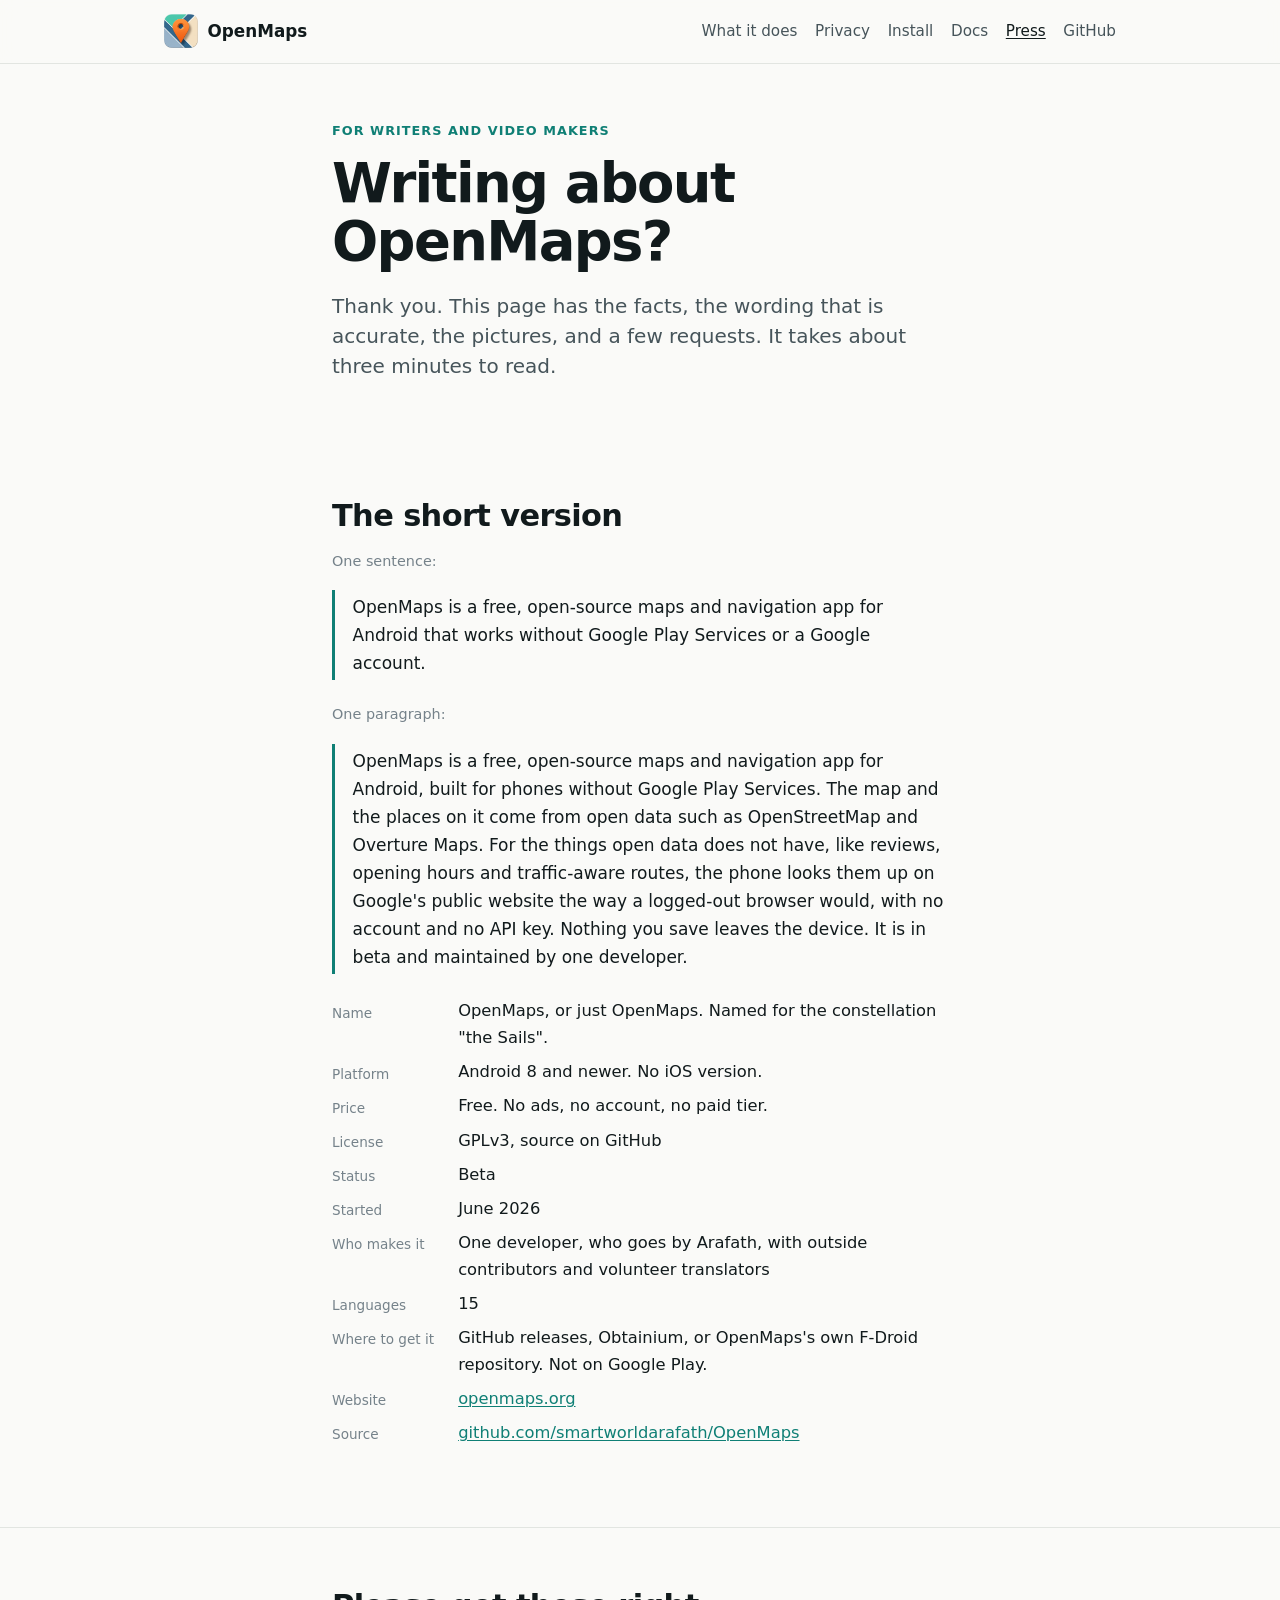
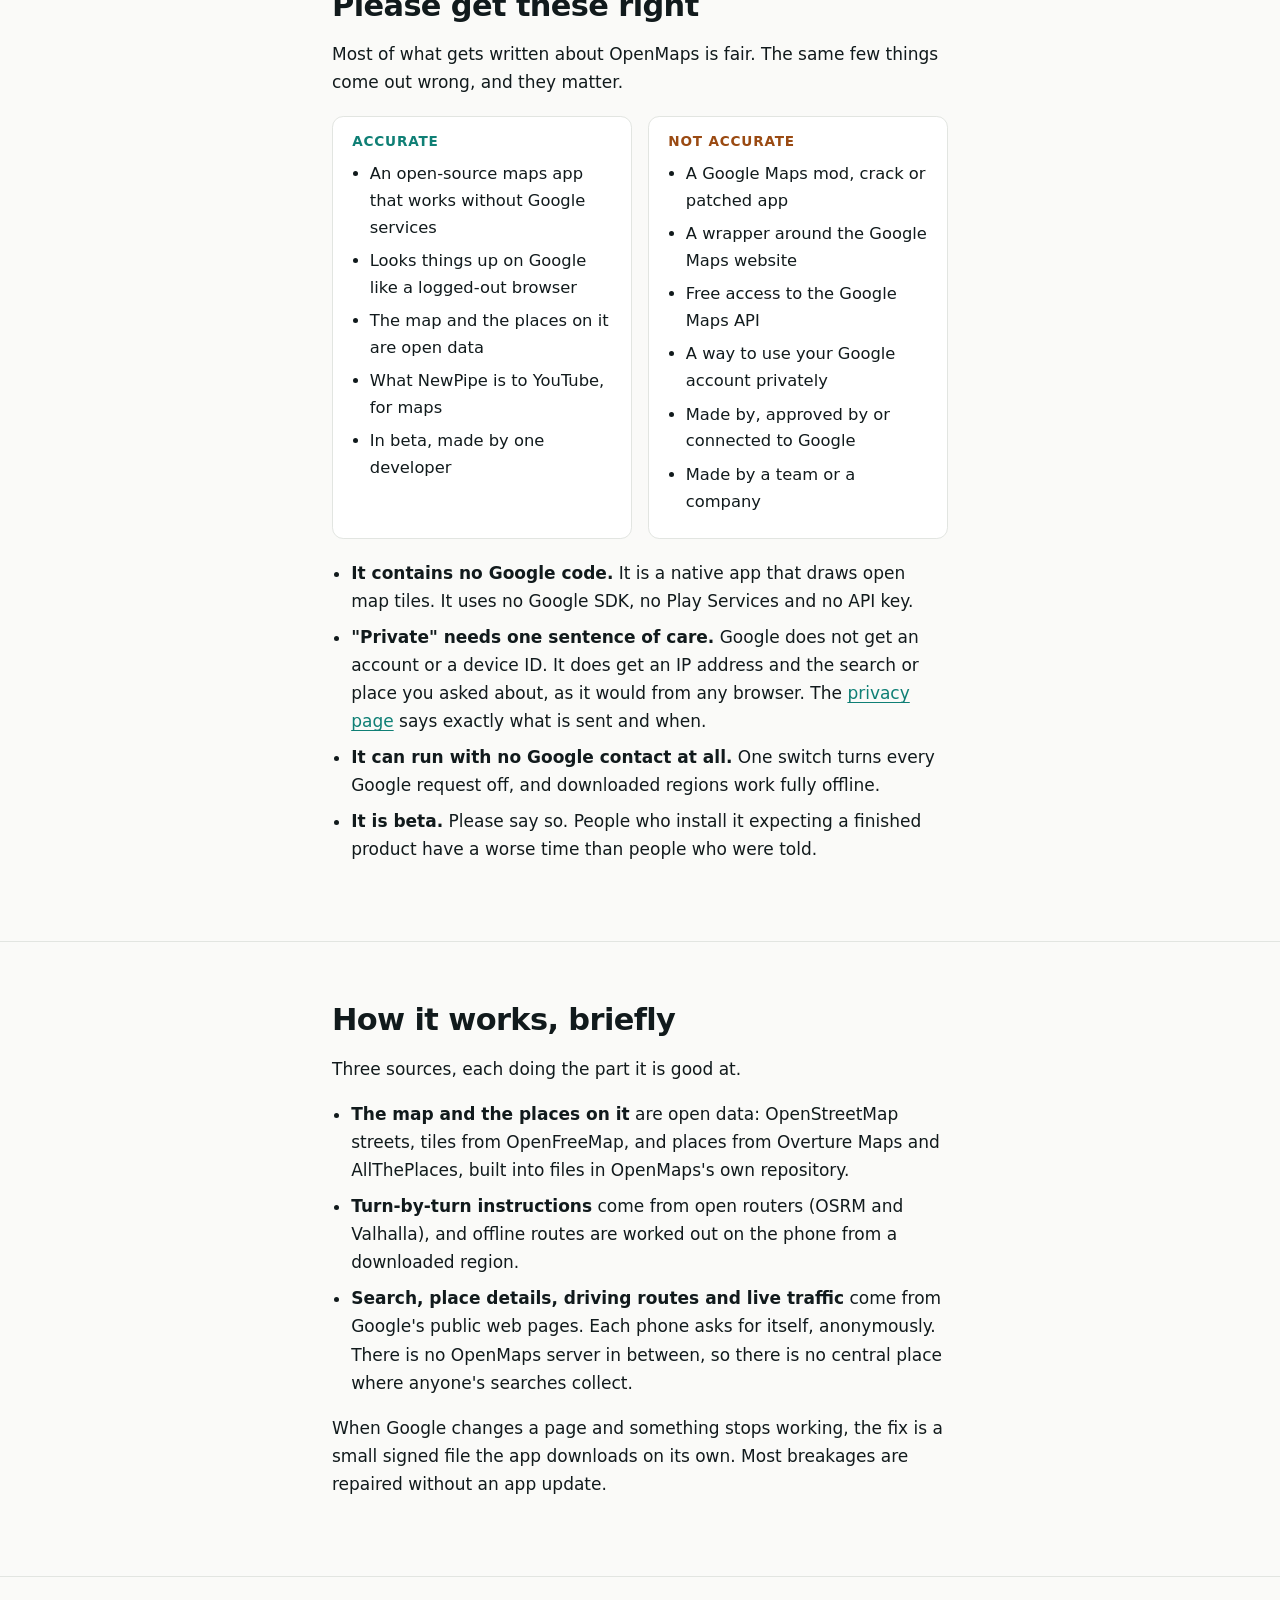
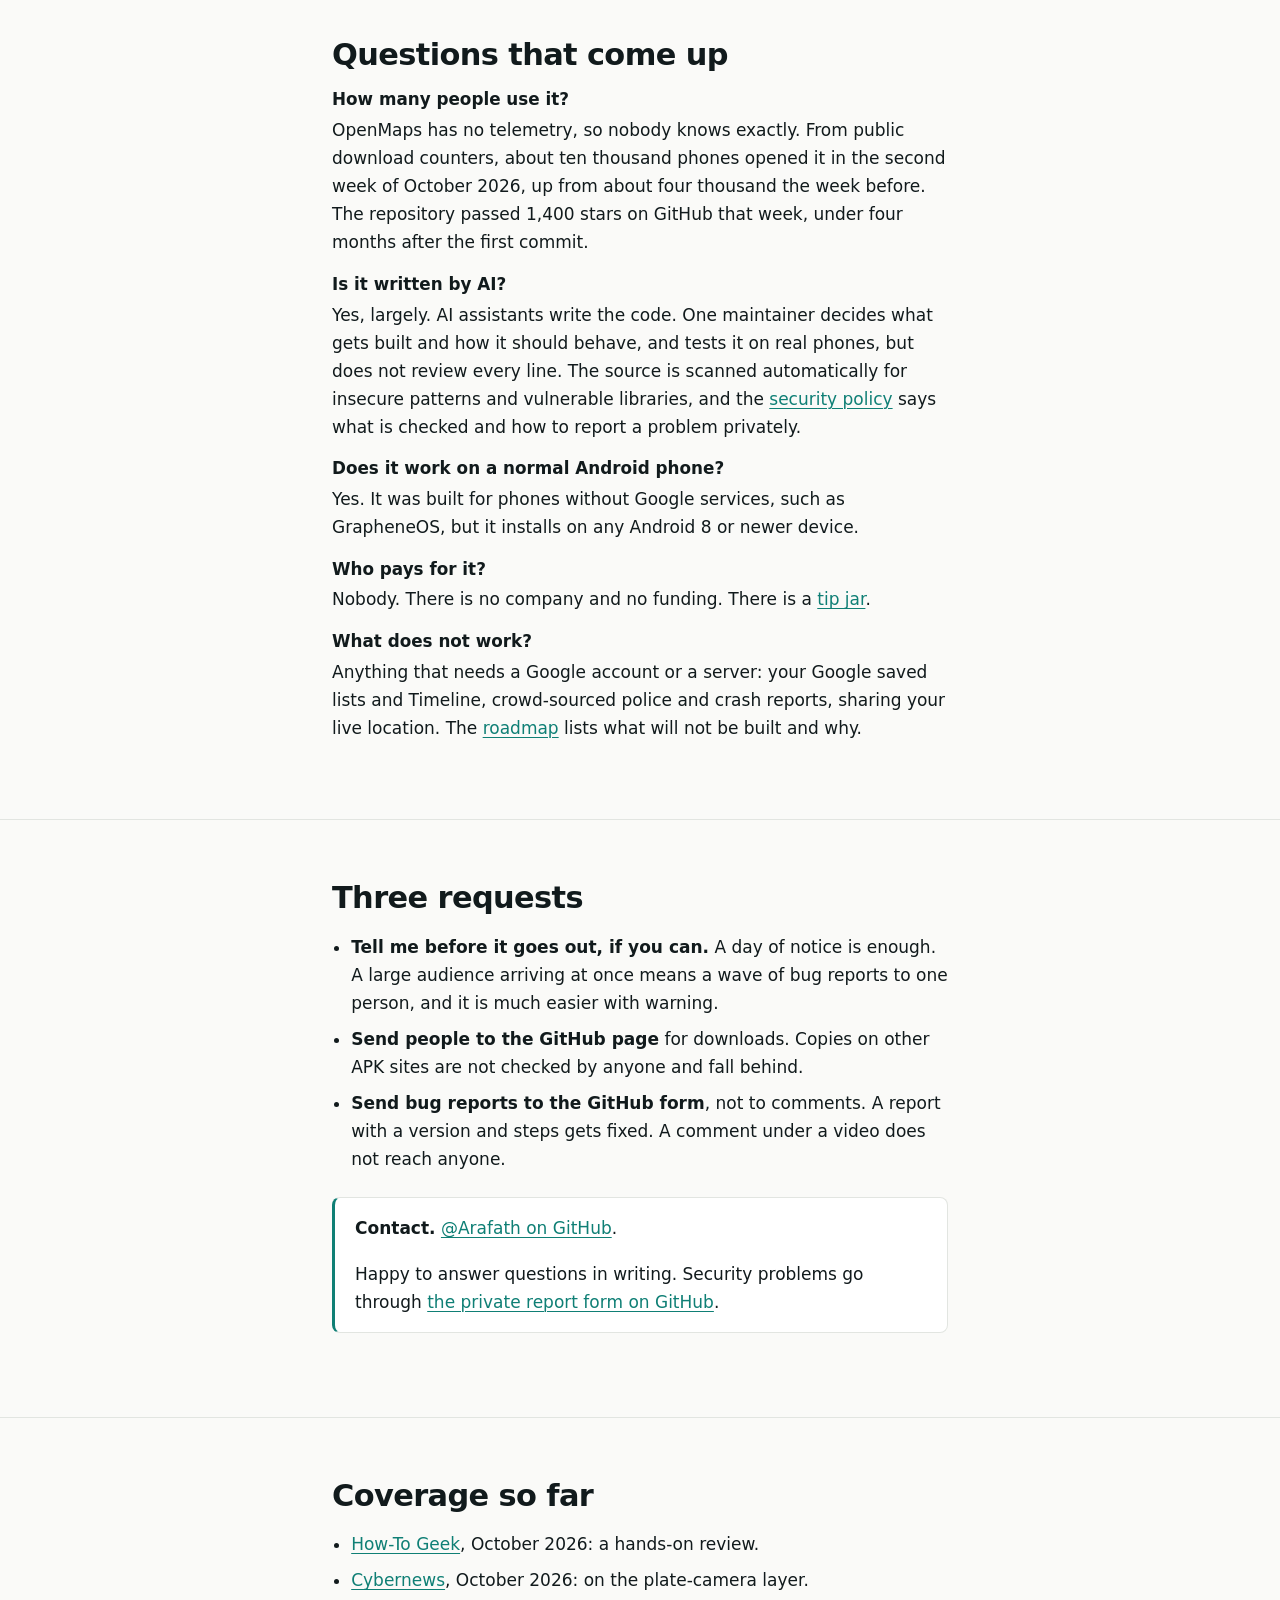
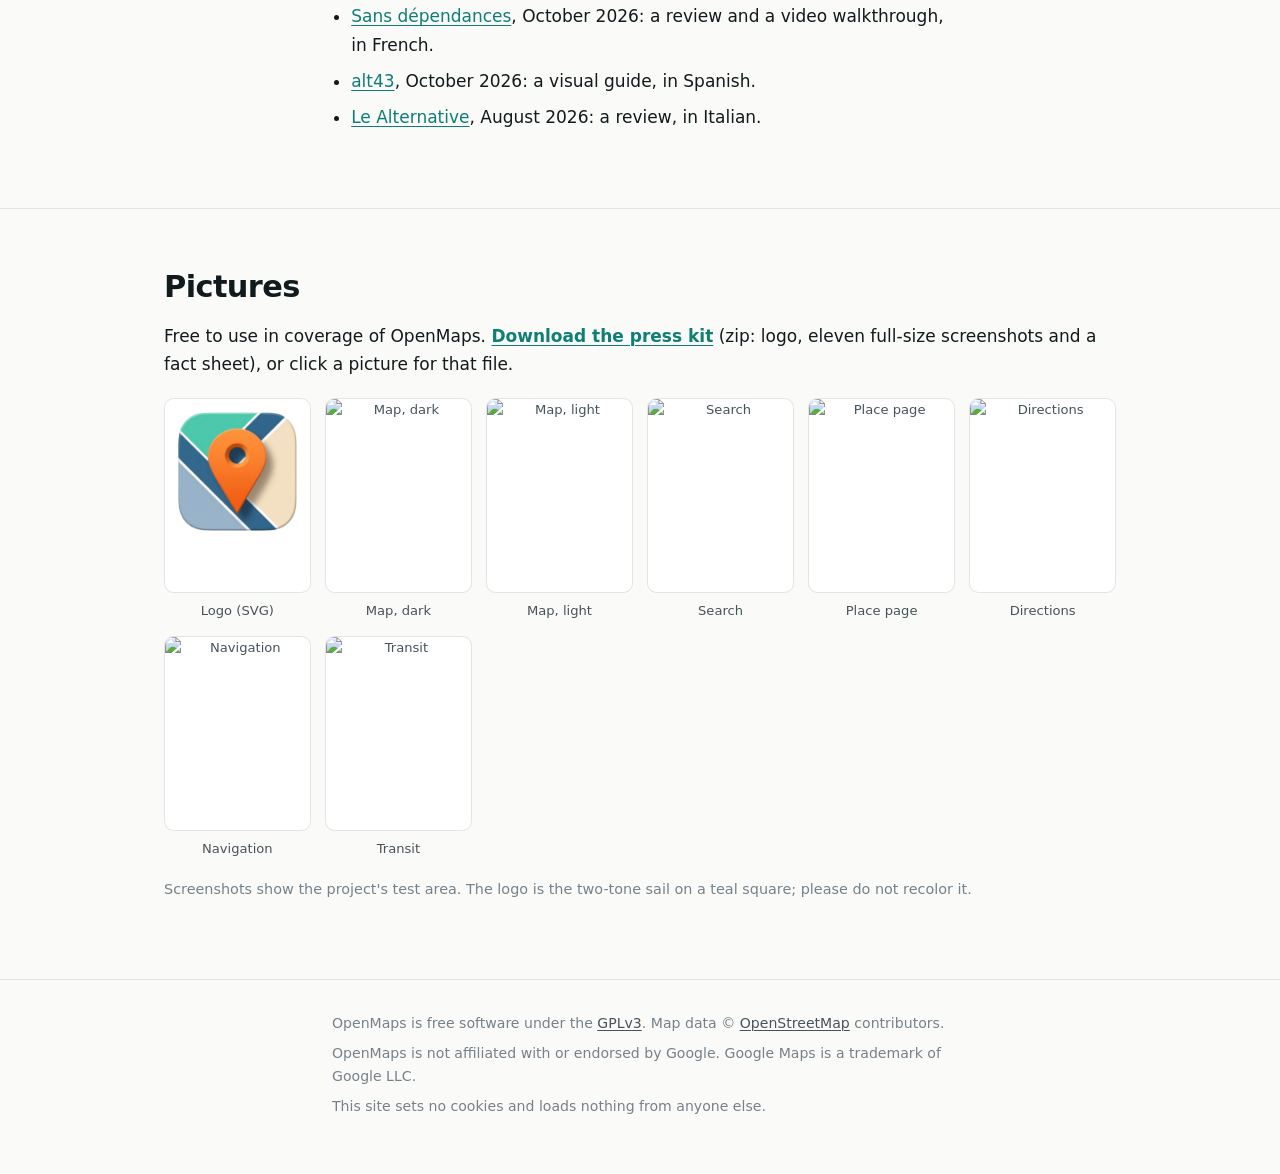
==== site/press.html @ cf0b1e2a "Migrate project to OpenMaps: update branding, maintainer, badges and icons" ====
<!doctype html>
<html lang="en">
<head>
  <meta charset="utf-8">
  <meta name="viewport" content="width=device-width, initial-scale=1">
  <title>Press · OpenMaps</title>
  <meta name="description" content="Facts, wording, screenshots and contact for anyone writing or making a video about OpenMaps.">
  <link rel="canonical" href="https://openmaps.org/press">
  <link rel="icon" href="assets/logo.svg" type="image/svg+xml">
  <link rel="stylesheet" href="style.css">
</head>
<body>

<header class="top">
  <a class="brand" href="./"><img src="assets/logo.svg" alt=""> OpenMaps</a>
  <nav>
    <a href="./#what">What it does</a>
    <a href="privacy.html">Privacy</a>
    <a href="./#install">Install</a>
    <a href="./#docs">Docs</a>
    <a href="press.html" aria-current="page">Press</a>
    <a href="https://github.com/smartworldarafath/OpenMaps">GitHub</a>
  </nav>
</header>

<main>

<div class="hero col">
  <div class="kicker">For writers and video makers</div>
  <h1>Writing about OpenMaps?</h1>
  <p class="lede">Thank you. This page has the facts, the wording that is accurate, the pictures, and a few requests. It takes about three minutes to read.</p>
</div>

<section>
  <div class="col">
    <h2>The short version</h2>
    <p class="small">One sentence:</p>
    <blockquote class="copy"><p>OpenMaps is a free, open-source maps and navigation app for Android that works without Google Play Services or a Google account.</p></blockquote>
    <p class="small">One paragraph:</p>
    <blockquote class="copy"><p>OpenMaps is a free, open-source maps and navigation app for Android, built for phones without Google Play Services. The map and the places on it come from open data such as OpenStreetMap and Overture Maps. For the things open data does not have, like reviews, opening hours and traffic-aware routes, the phone looks them up on Google's public website the way a logged-out browser would, with no account and no API key. Nothing you save leaves the device. It is in beta and maintained by one developer.</p></blockquote>

    <dl class="facts">
      <dt>Name</dt><dd>OpenMaps, or just OpenMaps. Named for the constellation "the Sails".</dd>
      <dt>Platform</dt><dd>Android 8 and newer. No iOS version.</dd>
      <dt>Price</dt><dd>Free. No ads, no account, no paid tier.</dd>
      <dt>License</dt><dd>GPLv3, source on GitHub</dd>
      <dt>Status</dt><dd>Beta</dd>
      <dt>Started</dt><dd>June 2026</dd>
      <dt>Who makes it</dt><dd>One developer, who goes by Arafath, with outside contributors and volunteer translators</dd>
      <dt>Languages</dt><dd>15</dd>
      <dt>Where to get it</dt><dd>GitHub releases, Obtainium, or OpenMaps's own F-Droid repository. Not on Google Play.</dd>
      <dt>Website</dt><dd><a href="https://openmaps.org/">openmaps.org</a></dd>
      <dt>Source</dt><dd><a href="https://github.com/smartworldarafath/OpenMaps">github.com/smartworldarafath/OpenMaps</a></dd>
    </dl>
  </div>
</section>

<section>
  <div class="col">
    <h2>Please get these right</h2>
    <p>Most of what gets written about OpenMaps is fair. The same few things come out wrong, and they matter.</p>
    <div class="say">
      <div class="yes">
        <h3>Accurate</h3>
        <ul>
          <li>An open-source maps app that works without Google services</li>
          <li>Looks things up on Google like a logged-out browser</li>
          <li>The map and the places on it are open data</li>
          <li>What NewPipe is to YouTube, for maps</li>
          <li>In beta, made by one developer</li>
        </ul>
      </div>
      <div class="no">
        <h3>Not accurate</h3>
        <ul>
          <li>A Google Maps mod, crack or patched app</li>
          <li>A wrapper around the Google Maps website</li>
          <li>Free access to the Google Maps API</li>
          <li>A way to use your Google account privately</li>
          <li>Made by, approved by or connected to Google</li>
          <li>Made by a team or a company</li>
        </ul>
      </div>
    </div>
    <ul class="plain">
      <li><strong>It contains no Google code.</strong> It is a native app that draws open map tiles. It uses no Google SDK, no Play Services and no API key.</li>
      <li><strong>"Private" needs one sentence of care.</strong> Google does not get an account or a device ID. It does get an IP address and the search or place you asked about, as it would from any browser. The <a href="privacy.html">privacy page</a> says exactly what is sent and when.</li>
      <li><strong>It can run with no Google contact at all.</strong> One switch turns every Google request off, and downloaded regions work fully offline.</li>
      <li><strong>It is beta.</strong> Please say so. People who install it expecting a finished product have a worse time than people who were told.</li>
    </ul>
  </div>
</section>

<section>
  <div class="col">
    <h2>How it works, briefly</h2>
    <p>Three sources, each doing the part it is good at.</p>
    <ul class="plain">
      <li><strong>The map and the places on it</strong> are open data: OpenStreetMap streets, tiles from OpenFreeMap, and places from Overture Maps and AllThePlaces, built into files in OpenMaps's own repository.</li>
      <li><strong>Turn-by-turn instructions</strong> come from open routers (OSRM and Valhalla), and offline routes are worked out on the phone from a downloaded region.</li>
      <li><strong>Search, place details, driving routes and live traffic</strong> come from Google's public web pages. Each phone asks for itself, anonymously. There is no OpenMaps server in between, so there is no central place where anyone's searches collect.</li>
    </ul>
    <p>When Google changes a page and something stops working, the fix is a small signed file the app downloads on its own. Most breakages are repaired without an app update.</p>
  </div>
</section>

<section>
  <div class="col">
    <h2>Questions that come up</h2>

    <h3>How many people use it?</h3>
    <p>OpenMaps has no telemetry, so nobody knows exactly. From public download counters, about ten thousand phones opened it in the second week of October 2026, up from about four thousand the week before. The repository passed 1,400 stars on GitHub that week, under four months after the first commit.</p>

    <h3>Is it written by AI?</h3>
    <p>Yes, largely. AI assistants write the code. One maintainer decides what gets built and how it should behave, and tests it on real phones, but does not review every line. The source is scanned automatically for insecure patterns and vulnerable libraries, and the <a href="https://github.com/smartworldarafath/OpenMaps/blob/main/SECURITY.md">security policy</a> says what is checked and how to report a problem privately.</p>

    <h3>Does it work on a normal Android phone?</h3>
    <p>Yes. It was built for phones without Google services, such as GrapheneOS, but it installs on any Android 8 or newer device.</p>

    <h3>Who pays for it?</h3>
    <p>Nobody. There is no company and no funding. There is a <a href="https://buymeacoffee.com/Arafath">tip jar</a>.</p>

    <h3>What does not work?</h3>
    <p>Anything that needs a Google account or a server: your Google saved lists and Timeline, crowd-sourced police and crash reports, sharing your live location. The <a href="https://github.com/smartworldarafath/OpenMaps/blob/main/ROADMAP.md">roadmap</a> lists what will not be built and why.</p>
  </div>
</section>

<section>
  <div class="col">
    <h2>Three requests</h2>
    <ul class="plain">
      <li><strong>Tell me before it goes out, if you can.</strong> A day of notice is enough. A large audience arriving at once means a wave of bug reports to one person, and it is much easier with warning.</li>
      <li><strong>Send people to the GitHub page</strong> for downloads. Copies on other APK sites are not checked by anyone and fall behind.</li>
      <li><strong>Send bug reports to the GitHub form</strong>, not to comments. A report with a version and steps gets fixed. A comment under a video does not reach anyone.</li>
    </ul>
    <div class="box">
      <p><strong>Contact.</strong> <a href="https://github.com/Arafath">@Arafath on GitHub</a>.</p>
      <p>Happy to answer questions in writing. Security problems go through <a href="https://github.com/smartworldarafath/OpenMaps/security/advisories/new">the private report form on GitHub</a>.</p>
    </div>
  </div>
</section>

<section>
  <div class="col">
    <h2>Coverage so far</h2>
    <ul class="plain">
      <li><a href="https://www.howtogeek.com/i-tried-a-de-googled-version-of-google-maps-and-its-the-most-impressive-foss-navigator-ive-tried-yet/">How-To Geek</a>, October 2026: a hands-on review.</li>
      <li><a href="https://cybernews.com/privacy/new-maps-app-helps-degooglers-dodge-flock-cameras/">Cybernews</a>, October 2026: on the plate-camera layer.</li>
      <li><a href="https://sansdependances.fr/posts/OpenMaps-google-maps-sans-google-vraiment/">Sans dépendances</a>, October 2026: a review and a video walkthrough, in French.</li>
      <li><a href="https://alt43.es/guia-visual-OpenMaps-maps-vs-google-maps/">alt43</a>, October 2026: a visual guide, in Spanish.</li>
      <li><a href="https://blog.lealternative.net/2026/08/11/OpenMaps-maps-un-front-end-alternativo-e-open-source-per-google-maps/">Le Alternative</a>, August 2026: a review, in Italian.</li>
    </ul>
  </div>
</section>

<section>
  <div class="wide">
    <h2>Pictures</h2>
    <p>Free to use in coverage of OpenMaps. <a href="OpenMaps-press-kit.zip"><strong>Download the press kit</strong></a> (zip: logo, eleven full-size screenshots and a fact sheet), or click a picture for that file.</p>
    <div class="kit">
      <a href="assets/logo.svg"><img class="contain" src="assets/logo.svg" alt="OpenMaps logo">Logo (SVG)</a>
      <a href="assets/01-map.webp"><img src="assets/01-map.webp" alt="Map, dark" loading="lazy">Map, dark</a>
      <a href="assets/08-map-light.webp"><img src="assets/08-map-light.webp" alt="Map, light" loading="lazy">Map, light</a>
      <a href="assets/02-search.webp"><img src="assets/02-search.webp" alt="Search" loading="lazy">Search</a>
      <a href="assets/03-place.webp"><img src="assets/03-place.webp" alt="Place page" loading="lazy">Place page</a>
      <a href="assets/04-directions.webp"><img src="assets/04-directions.webp" alt="Directions" loading="lazy">Directions</a>
      <a href="assets/05-navigation.webp"><img src="assets/05-navigation.webp" alt="Navigation" loading="lazy">Navigation</a>
      <a href="assets/06-transit.webp"><img src="assets/06-transit.webp" alt="Transit" loading="lazy">Transit</a>
      
    </div>
    <p class="small">Screenshots show the project's test area. The logo is the two-tone sail on a teal square; please do not recolor it.</p>
  </div>
</section>

</main>

<footer>
  <div class="col">
    <p>OpenMaps is free software under the <a href="https://github.com/smartworldarafath/OpenMaps/blob/main/LICENSE">GPLv3</a>. Map data © <a href="https://www.openstreetmap.org/copyright">OpenStreetMap</a> contributors.</p>
    <p>OpenMaps is not affiliated with or endorsed by Google. Google Maps is a trademark of Google LLC.</p>
    <p>This site sets no cookies and loads nothing from anyone else.</p>
  </div>
</footer>

</body>
</html>
---- site/style.css ----
/* OpenMaps site. Plain CSS, no build step, no fonts or scripts loaded from anywhere else. */

:root {
  --paper: #fafaf8;
  --paper-2: #f0f2ef;
  --ink: #111a1c;
  --ink-2: #46545a;
  --ink-3: #75828a;
  --rule: #e2e5e1;
  --teal: #0f7f75;
  --teal-deep: #0d3d43;
  --warn: #9a4a12;
  --card: #ffffff;
  --sans: system-ui, -apple-system, "Segoe UI", Roboto, "Helvetica Neue", sans-serif;
  --serif: var(--sans);
  --mono: ui-monospace, "SF Mono", Menlo, Consolas, monospace;
  --text: 41rem;
  --wide: 62rem;
}

@media (prefers-color-scheme: dark) {
  :root {
    --paper: #0c1416;
    --paper-2: #131d20;
    --ink: #eef2f1;
    --ink-2: #b4c0c2;
    --ink-3: #7f8d90;
    --rule: #223033;
    --teal: #3fd0bd;
    --teal-deep: #0f5a57;
    --warn: #e8a56a;
    --card: #121c1f;
  }
}

* { box-sizing: border-box; }

html { -webkit-text-size-adjust: 100%; scroll-behavior: smooth; }

body {
  margin: 0;
  background: var(--paper);
  color: var(--ink);
  font-family: var(--serif);
  font-size: 1.0625rem;
  line-height: 1.65;
  text-rendering: optimizeLegibility;
}

a { color: var(--teal); text-underline-offset: 0.15em; text-decoration-thickness: 0.06em; }
a:hover { text-decoration-thickness: 0.12em; }

img { max-width: 100%; height: auto; }

.col { max-width: var(--text); margin: 0 auto; padding: 0 1.25rem; }
.wide { max-width: var(--wide); margin: 0 auto; padding: 0 1.25rem; }

/* ---- top bar ---- */

.top {
  display: flex; align-items: center; gap: 1rem; flex-wrap: wrap;
  max-width: var(--wide); margin: 0 auto; padding: 0.9rem 1.25rem;
  font-family: var(--sans); font-size: 0.95rem;
}
body > .top { position: sticky; top: 0; z-index: 5; max-width: none; padding-left: max(1.25rem, calc((100% - var(--wide)) / 2 + 1.25rem)); padding-right: max(1.25rem, calc((100% - var(--wide)) / 2 + 1.25rem)); background: color-mix(in srgb, var(--paper) 88%, transparent); backdrop-filter: blur(10px); -webkit-backdrop-filter: blur(10px); border-bottom: 1px solid var(--rule); }
.top .brand { display: flex; align-items: center; gap: 0.6rem; color: var(--ink); text-decoration: none; font-weight: 650; font-size: 1.05rem; }
.top .brand img { width: 34px; height: 34px; }
.top nav { margin-left: auto; display: flex; gap: 1.1rem; flex-wrap: wrap; }
.top nav a { color: var(--ink-2); text-decoration: none; }
@media (max-width: 40rem) { .top nav { margin-left: 0; width: 100%; gap: 0.5rem 1rem; } }
.top nav a:hover, .top nav a[aria-current] { color: var(--ink); text-decoration: underline; }

/* ---- type ---- */

h1 { font-size: clamp(2.2rem, 6vw, 3.4rem); line-height: 1.06; letter-spacing: -0.03em; margin: 0 0 1.25rem; font-weight: 700; text-wrap: balance; }
h2 { font-size: clamp(1.5rem, 3.4vw, 1.9rem); line-height: 1.2; letter-spacing: -0.02em; margin: 0 0 1rem; text-wrap: balance; }
h3 { font-size: 1.05rem; line-height: 1.3; margin: 0 0 0.3rem; }
p { margin: 0 0 1.1rem; }
.lede { font-size: 1.25rem; line-height: 1.5; color: var(--ink-2); }
.small { font-family: var(--sans); font-size: 0.9rem; color: var(--ink-3); line-height: 1.5; }
.wavy { font-weight: 650; }
mark { background: none; color: inherit; font-weight: 650; }
code, .mono { font-family: var(--mono); font-size: 0.85em; }

section { padding: 3.75rem 0; }
section.tint { background: var(--paper-2); }
html { scroll-padding-top: 4.5rem; }
/* On a phone the nav wraps to two rows, which is too much screen to keep pinned. */
@media (max-width: 40rem) { body > .top { position: static; } html { scroll-padding-top: 0.5rem; } }
section + section { border-top: 1px solid var(--rule); }
.tubsec { padding: 1rem 0 2.75rem; }
.shots + section { margin-top: 2rem; border-top: 1px solid var(--rule); }

/* ---- hero ---- */

.hero { padding-top: 3.5rem; padding-bottom: 2.5rem; }
@media (max-width: 40rem) { .hero { padding-top: 2.25rem; padding-bottom: 1.75rem; } }
.hero .kicker { font-family: var(--sans); font-size: 0.8rem; letter-spacing: 0.08em; text-transform: uppercase; color: var(--teal); margin-bottom: 0.9rem; font-weight: 600; }

.get { display: flex; gap: 0.75rem; flex-wrap: wrap; align-items: center; margin: 1.6rem 0 0.75rem; }
.btn {
  display: inline-block; font-family: var(--sans); font-size: 1rem; font-weight: 600;
  padding: 0.7rem 1.15rem; border-radius: 0.6rem; text-decoration: none;
  background: var(--teal-deep); color: #fff; border: 1px solid var(--teal-deep);
}
.btn:hover { background: #12545b; }
.btn.plain { background: transparent; color: var(--ink); border-color: var(--ink-3); }
.btn.plain:hover { background: var(--paper-2); }

/* ---- screenshots ---- */

.shots {
  display: grid; grid-auto-flow: column; grid-auto-columns: minmax(165px, 1fr); gap: 1rem;
  overflow-x: auto; scroll-snap-type: x proximity; padding: 0.5rem 1.25rem 1.25rem;
  max-width: var(--wide); margin: 0 auto;
}
.shots figure { margin: 0; scroll-snap-align: center; }
.shots img { display: block; width: 100%; border-radius: 1.2rem; border: 1px solid var(--rule); }
.shots figcaption { font-family: var(--sans); font-size: 0.85rem; color: var(--ink-3); margin-top: 0.55rem; text-align: center; }

/* ---- the note ---- */

.sig { color: var(--ink-3); font-size: 0.95rem; }

/* ---- the tub ---- */

.tub { display: grid; grid-template-columns: minmax(0, 1fr); gap: 1.5rem; align-items: center; }
@media (min-width: 46rem) { .tub { grid-template-columns: 20rem minmax(0, 1fr); gap: 2.5rem; } }
.polaroid { background: #fff; padding: 1rem; margin: 0 auto; max-width: 20rem; border-radius: 1rem; border: 1px solid var(--rule); }
.polaroid img { display: block; width: 100%; }
.polaroid figcaption { font-family: var(--sans); font-size: 0.8rem; color: #6b6b6b; text-align: center; padding: 0.5rem 0 0.2rem; }

/* ---- feature list ---- */

.things { display: grid; grid-template-columns: 1fr; gap: 1.4rem 2.5rem; margin-top: 1.5rem; }
@media (min-width: 46rem) { .things { grid-template-columns: 1fr 1fr; } }
.things p { margin: 0; color: var(--ink-2); font-size: 1rem; line-height: 1.55; }

/* ---- tables ---- */

.tablewrap { overflow-x: auto; margin: 1.25rem 0; }
table { border-collapse: collapse; width: 100%; font-size: 1rem; line-height: 1.5; }
th, td { text-align: left; vertical-align: top; padding: 0.7rem 0.9rem 0.7rem 0; border-bottom: 1px solid var(--rule); }
th { font-family: var(--sans); font-size: 0.8rem; letter-spacing: 0.06em; text-transform: uppercase; color: var(--ink-3); font-weight: 600; }
td:first-child { white-space: nowrap; font-weight: 600; padding-right: 1.5rem; }
@media (max-width: 34rem) { td:first-child { white-space: normal; } }
.nothing { color: var(--teal); font-weight: 700; }

/* ---- boxes ---- */

.box { background: var(--card); border: 1px solid var(--rule); border-left: 3px solid var(--teal); border-radius: 0.5rem; padding: 1rem 1.25rem; margin: 1.5rem 0; }
.box > :last-child { margin-bottom: 0; }
.box.warn { border-left-color: var(--warn); }
.box.warn strong:first-child { color: var(--warn); }
.todo { background: #ffe58a; color: #111; font-family: var(--sans); font-size: 0.9rem; padding: 0.1em 0.4em; border-radius: 3px; }

ul.plain { padding-left: 1.2rem; margin: 0 0 1.1rem; }
ul.plain li { margin-bottom: 0.5rem; }

.ways { display: grid; grid-template-columns: 1fr; gap: 1rem; margin: 1.5rem 0; }
@media (min-width: 46rem) { .ways { grid-template-columns: repeat(3, 1fr); } }
.way { background: var(--card); border: 1px solid var(--rule); border-radius: 0.7rem; padding: 1.1rem 1.2rem; }
.way p { font-size: 1rem; line-height: 1.5; color: var(--ink-2); margin: 0 0 0.8rem; }
.way a.go { font-family: var(--sans); font-weight: 600; font-size: 0.95rem; }

details { margin: 1rem 0; }
summary { cursor: pointer; font-family: var(--sans); font-size: 0.95rem; color: var(--ink-2); }
pre { background: var(--paper-2); border: 1px solid var(--rule); border-radius: 0.5rem; padding: 0.8rem 1rem; overflow-x: auto; font-family: var(--mono); font-size: 0.8rem; line-height: 1.5; }

/* ---- press page ---- */

.facts { display: grid; grid-template-columns: max-content 1fr; gap: 0.45rem 1.5rem; margin: 1.25rem 0; font-size: 1.02rem; }
.facts dt { font-family: var(--sans); font-size: 0.85rem; color: var(--ink-3); padding-top: 0.2rem; }
.facts dd { margin: 0; }
@media (max-width: 30rem) { .facts { grid-template-columns: 1fr; gap: 0.1rem; } .facts dd { margin-bottom: 0.6rem; } }

.say { display: grid; grid-template-columns: 1fr; gap: 1rem; margin: 1.25rem 0; }
@media (min-width: 46rem) { .say { grid-template-columns: 1fr 1fr; } }
.say > div { background: var(--card); border: 1px solid var(--rule); border-radius: 0.7rem; padding: 1rem 1.2rem; }
.say h3 { font-family: var(--sans); font-size: 0.85rem; letter-spacing: 0.06em; text-transform: uppercase; margin-bottom: 0.6rem; }
.say .yes h3 { color: var(--teal); }
.say .no h3 { color: var(--warn); }
.say ul { margin: 0; padding-left: 1.1rem; font-size: 1.02rem; }
.say li { margin-bottom: 0.4rem; }

blockquote.copy { margin: 1rem 0 1.5rem; padding: 0.2rem 0 0.2rem 1.1rem; border-left: 3px solid var(--teal); color: var(--ink); }
blockquote.copy p:last-child { margin-bottom: 0; }

.kit { display: grid; grid-template-columns: repeat(auto-fill, minmax(8.5rem, 1fr)); gap: 0.9rem; margin: 1.25rem 0; }
.kit a { display: block; text-decoration: none; font-family: var(--sans); font-size: 0.82rem; color: var(--ink-2); text-align: center; }
.kit img { display: block; width: 100%; aspect-ratio: 3 / 4; object-fit: cover; object-position: top; border-radius: 0.6rem; border: 1px solid var(--rule); margin-bottom: 0.4rem; background: var(--card); }
.kit img.contain { object-fit: contain; padding: 0.8rem; }

/* ---- footer ---- */

footer { border-top: 1px solid var(--rule); padding: 2rem 0 3rem; font-family: var(--sans); font-size: 0.88rem; color: var(--ink-3); line-height: 1.6; }
footer a { color: var(--ink-2); }
footer p { margin: 0 0 0.5rem; }

/* ---- hero with a phone ---- */

.herogrid { display: grid; grid-template-columns: minmax(0, 1fr); gap: 2rem; align-items: center; }
.herogrid h1 { max-width: 15ch; }
.herogrid .lede { max-width: 36rem; }
.herophone { display: none; }
@media (min-width: 56rem) {
  .herogrid { grid-template-columns: minmax(0, 1fr) 17rem; gap: 3.5rem; padding-top: 4rem; padding-bottom: 3rem; }
  .herophone { display: block; position: relative; }
  /* A soft wash of the brand color behind the phone, so it does not float on blank paper. */
  .herophone::before { content: ""; position: absolute; inset: -12% -22%; z-index: -1; border-radius: 50%; background: radial-gradient(closest-side, color-mix(in srgb, var(--teal) 22%, transparent), transparent); }
}

/* A phone: the screenshot inside a thin dark bezel. */
.phone { margin: 0; }
.phone img { display: block; width: 100%; height: auto; border-radius: 1.5rem; border: 5px solid #10181a; outline: 1px solid var(--rule); box-shadow: 0 18px 40px -22px rgba(0, 0, 0, .55); background: #10181a; }
.shots .phone img { border-radius: 1.25rem; border-width: 4px; }

/* ---- feature list: ruled entries ---- */

.things > div { border-top: 2px solid var(--teal); padding-top: 0.85rem; }
.things h3 { margin-bottom: 0.35rem; }
.more { margin: 1.75rem 0 0; }
.more a, .way a.go, .doc h3 { font-weight: 650; }

/* ---- cards ---- */

.card { background: var(--card); border: 1px solid var(--rule); border-radius: 0.9rem; padding: 0.4rem 1.25rem; }
.card table { margin: 0; }
.card tr:last-child td { border-bottom: 0; }
.nothing { display: inline-block; background: color-mix(in srgb, var(--teal) 14%, transparent); border-radius: 999px; padding: 0 0.6em; margin-right: 0.15em; }

/* ---- install band ---- */

section.band { background: var(--teal-deep); color: #eef5f4; border-top: 0; }
section.band + section { border-top: 0; }
.band h2, .band h3 { color: #fff; }
.band > .wide > p { color: #c9dcda; }
.band .way { background: rgba(255, 255, 255, .07); border-color: rgba(255, 255, 255, .16); }
.band .way p { color: #d3e3e1; }
.band a { color: #7fe3d3; }
.band summary { color: #c9dcda; }
.band .small { color: #c9dcda; }
.band pre { background: rgba(0, 0, 0, .25); border-color: rgba(255, 255, 255, .16); color: #eef5f4; }

/* ---- docs ---- */

.docs { display: grid; grid-template-columns: 1fr; gap: 1rem; margin-top: 1.5rem; }
@media (min-width: 40rem) { .docs { grid-template-columns: 1fr 1fr; } }
@media (min-width: 60rem) { .docs { grid-template-columns: 1fr 1fr 1fr; } }
a.doc { display: block; background: var(--card); border: 1px solid var(--rule); border-radius: 0.8rem; padding: 1.1rem 1.25rem; text-decoration: none; color: inherit; transition: border-color .15s, transform .15s; }
a.doc:hover { border-color: var(--teal); transform: translateY(-2px); }
a.doc h3 { color: var(--teal); margin-bottom: 0.3rem; }
a.doc p { margin: 0; color: var(--ink-2); font-size: 0.98rem; line-height: 1.5; }
@media (prefers-reduced-motion: reduce) { a.doc { transition: none; } a.doc:hover { transform: none; } }

/* ---- a long document page (privacy) ---- */

.doc .hero { padding-bottom: 0.5rem; }
.prose { padding-bottom: 3.5rem; }
.prose h2 { margin-top: 2.75rem; padding-top: 1.75rem; border-top: 1px solid var(--rule); }
.prose li { margin-bottom: 0.55rem; }
.prose ul ul { margin-top: 0.55rem; }
.prose table { font-size: 0.93rem; }
.prose td:first-child { white-space: normal; min-width: 9rem; }
.prose .tablewrap { margin: 1.5rem calc((var(--text) - min(var(--wide), 100vw - 2.5rem)) / 2); }
@media (max-width: 62rem) { .prose .tablewrap { margin-left: 0; margin-right: 0; } }
.prose code { background: var(--paper-2); padding: 0.05em 0.3em; border-radius: 4px; }

/* ---- footer columns ---- */

.footgrid { display: grid; grid-template-columns: 1fr 1fr; gap: 1.75rem 2rem; padding-bottom: 1.5rem; }
@media (min-width: 46rem) { .footgrid { grid-template-columns: 1.4fr 1fr 1fr 1fr; } }
.footgrid .brand { display: flex; align-items: center; gap: 0.6rem; color: var(--ink); text-decoration: none; font-weight: 650; font-size: 1.05rem; margin-bottom: 0.6rem; }
.footgrid .brand img { width: 30px; height: 30px; }
.footgrid h4 { font-size: 0.78rem; letter-spacing: 0.07em; text-transform: uppercase; color: var(--ink-3); margin: 0 0 0.6rem; font-weight: 600; }
.footgrid div > a:not(.brand) { display: block; text-decoration: none; padding: 0.15rem 0; }
.footgrid div > a:not(.brand):hover { text-decoration: underline; }
.legal { border-top: 1px solid var(--rule); padding-top: 1.1rem; }
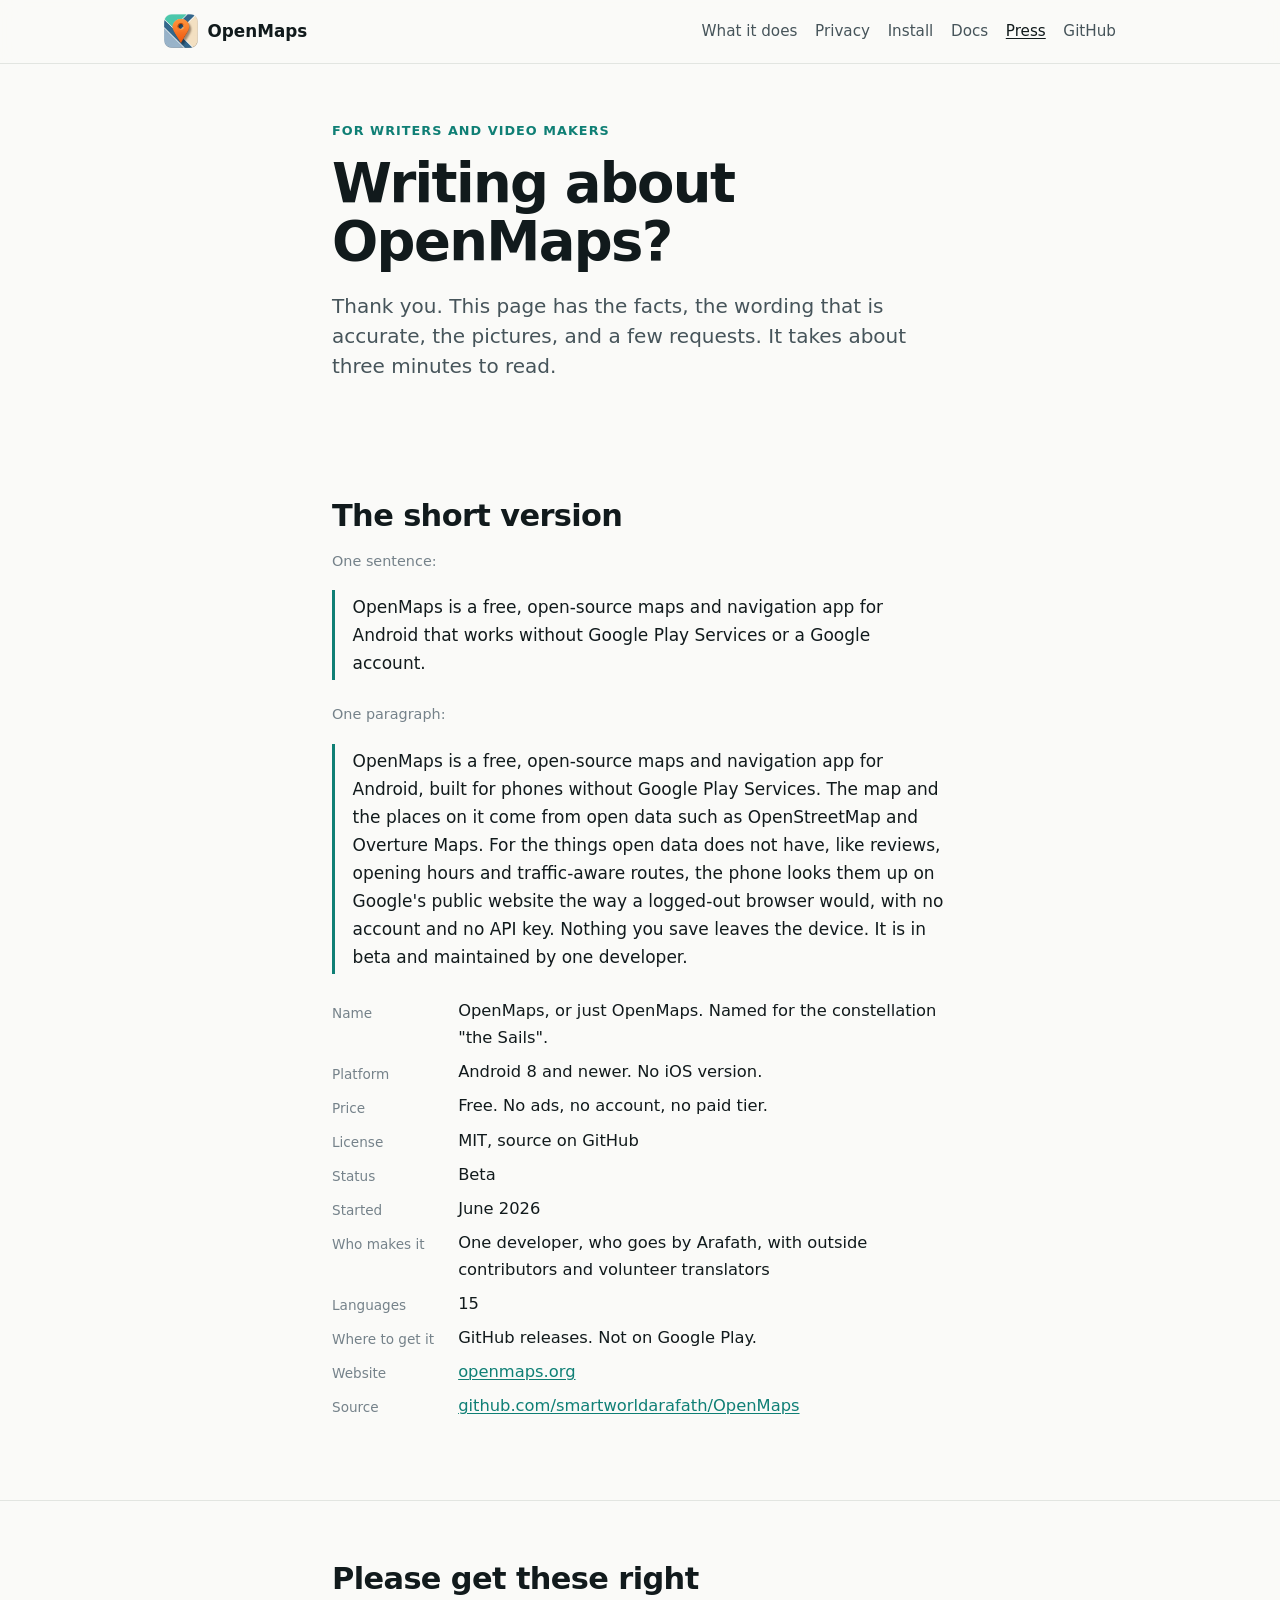
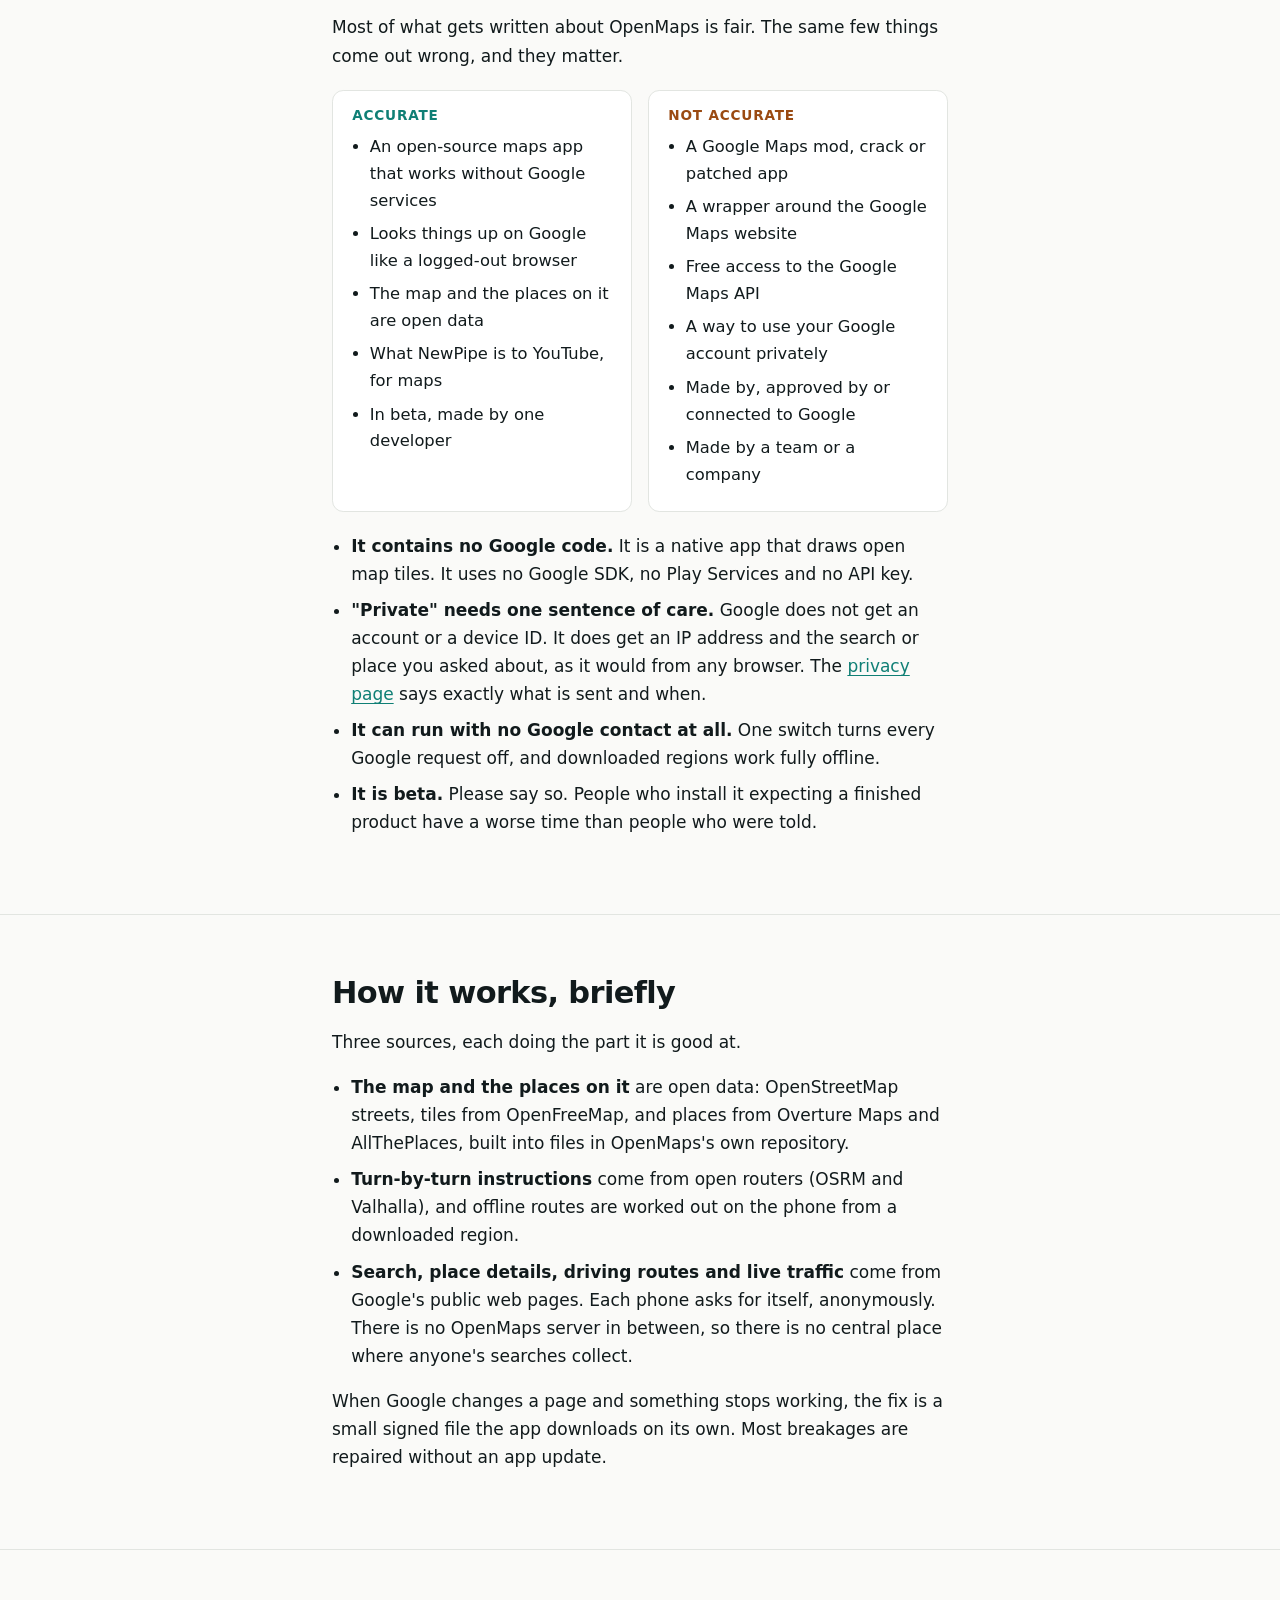
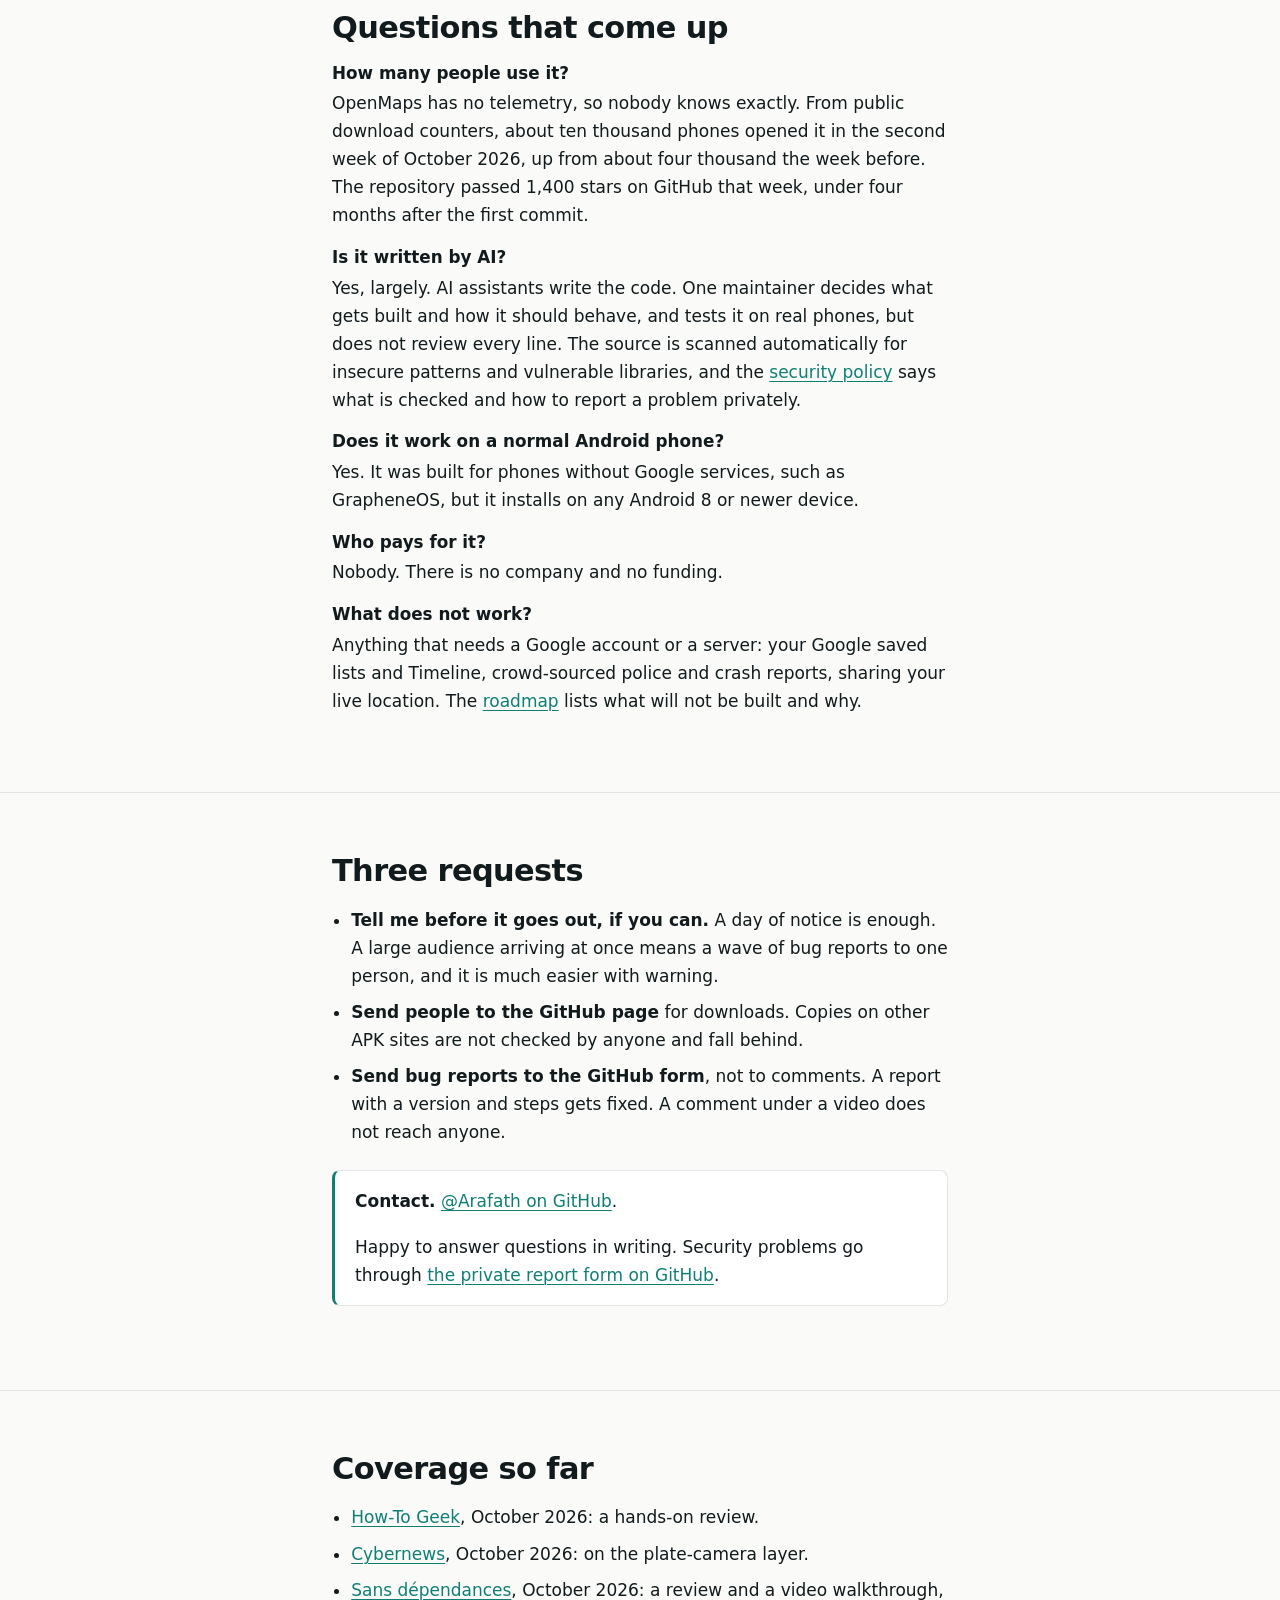
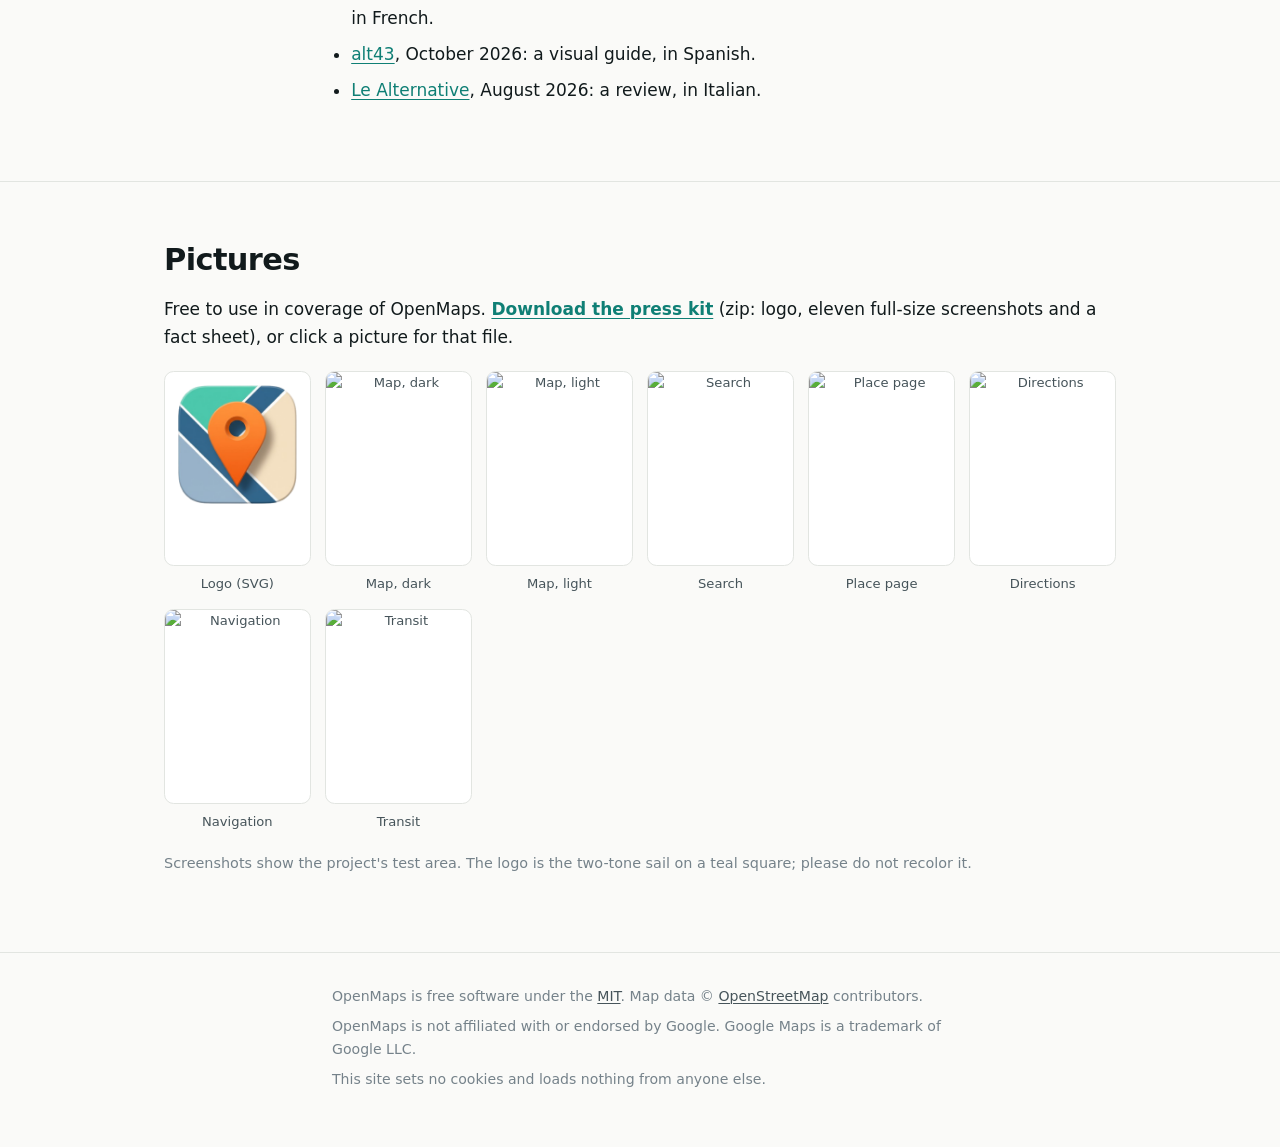
==== commit afc9d8e2: "Update license to MIT, remove F-Droid mentions and files, remove Buy Me a Coffee" ====
--- a/site/press.html
+++ b/site/press.html
@@ -43,12 +43,12 @@
       <dt>Name</dt><dd>OpenMaps, or just OpenMaps. Named for the constellation "the Sails".</dd>
       <dt>Platform</dt><dd>Android 8 and newer. No iOS version.</dd>
       <dt>Price</dt><dd>Free. No ads, no account, no paid tier.</dd>
-      <dt>License</dt><dd>GPLv3, source on GitHub</dd>
+      <dt>License</dt><dd>MIT, source on GitHub</dd>
       <dt>Status</dt><dd>Beta</dd>
       <dt>Started</dt><dd>June 2026</dd>
       <dt>Who makes it</dt><dd>One developer, who goes by Arafath, with outside contributors and volunteer translators</dd>
       <dt>Languages</dt><dd>15</dd>
-      <dt>Where to get it</dt><dd>GitHub releases, Obtainium, or OpenMaps's own F-Droid repository. Not on Google Play.</dd>
+      <dt>Where to get it</dt><dd>GitHub releases. Not on Google Play.</dd>
       <dt>Website</dt><dd><a href="https://openmaps.org/">openmaps.org</a></dd>
       <dt>Source</dt><dd><a href="https://github.com/smartworldarafath/OpenMaps">github.com/smartworldarafath/OpenMaps</a></dd>
     </dl>
@@ -118,7 +118,7 @@
     <p>Yes. It was built for phones without Google services, such as GrapheneOS, but it installs on any Android 8 or newer device.</p>
 
     <h3>Who pays for it?</h3>
-    <p>Nobody. There is no company and no funding. There is a <a href="https://buymeacoffee.com/Arafath">tip jar</a>.</p>
+    <p>Nobody. There is no company and no funding.</p>
 
     <h3>What does not work?</h3>
     <p>Anything that needs a Google account or a server: your Google saved lists and Timeline, crowd-sourced police and crash reports, sharing your live location. The <a href="https://github.com/smartworldarafath/OpenMaps/blob/main/ROADMAP.md">roadmap</a> lists what will not be built and why.</p>
@@ -176,7 +176,7 @@
 
 <footer>
   <div class="col">
-    <p>OpenMaps is free software under the <a href="https://github.com/smartworldarafath/OpenMaps/blob/main/LICENSE">GPLv3</a>. Map data © <a href="https://www.openstreetmap.org/copyright">OpenStreetMap</a> contributors.</p>
+    <p>OpenMaps is free software under the <a href="https://github.com/smartworldarafath/OpenMaps/blob/main/LICENSE">MIT</a>. Map data © <a href="https://www.openstreetmap.org/copyright">OpenStreetMap</a> contributors.</p>
     <p>OpenMaps is not affiliated with or endorsed by Google. Google Maps is a trademark of Google LLC.</p>
     <p>This site sets no cookies and loads nothing from anyone else.</p>
   </div>
